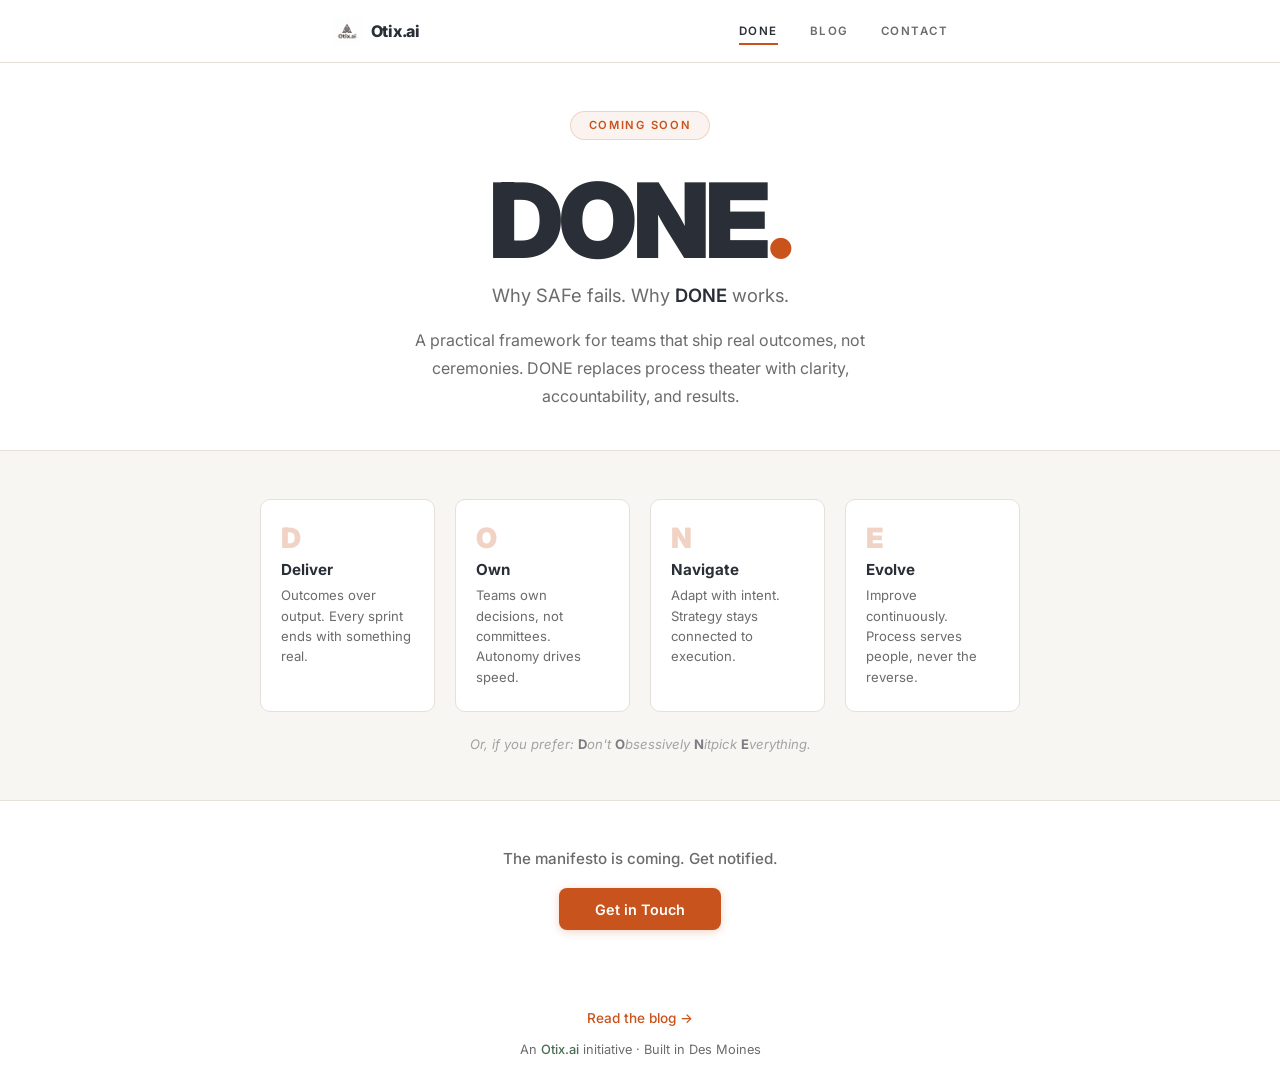
==== index.html @ a3bd9bda "Otix.ai marketing site and blog" ====
<!DOCTYPE html>
<html lang="en">
<head>
  <meta charset="UTF-8">
  <meta name="viewport" content="width=device-width, initial-scale=1.0">
  <title>DONE Framework: A Better Way to Deliver | Otix.ai</title>
  <meta name="description" content="DONE is a practical alternative to SAFe. Ship real outcomes, not ceremonies. Coming soon from Otix.ai.">
  <link rel="canonical" href="https://otix.ai/">

  <meta property="og:site_name" content="Otix.ai">
  <meta property="og:type" content="website">
  <meta property="og:url" content="https://otix.ai/">
  <meta property="og:title" content="DONE Framework: A Better Way to Deliver">
  <meta property="og:description" content="DONE is a practical alternative to SAFe. Ship real outcomes, not ceremonies. Coming soon from Otix.ai.">
  <meta property="og:image" content="https://otix.ai/assets/logo.png">
  <meta name="twitter:card" content="summary_large_image">
  <meta name="twitter:title" content="DONE Framework: A Better Way to Deliver">
  <meta name="twitter:description" content="DONE is a practical alternative to SAFe. Ship real outcomes, not ceremonies. Coming soon from Otix.ai.">
  <meta name="twitter:image" content="https://otix.ai/assets/logo.png">
  <link rel="preconnect" href="https://fonts.googleapis.com">
  <link rel="preconnect" href="https://fonts.gstatic.com" crossorigin>
  <link href="https://fonts.googleapis.com/css2?family=Inter:wght@400;500;600;700;900&display=swap" rel="stylesheet">
  <link rel="stylesheet" href="styles.css">
  <script type="application/ld+json">
  {
    "@context": "https://schema.org",
    "@graph": [
      {
        "@type": "Organization",
        "@id": "https://otix.ai/#organization",
        "name": "Otix.ai",
        "url": "https://otix.ai/",
        "email": "jason@otix.ai",
        "description": "Otix.ai works on practical AI-assisted software delivery — spec-driven workflows, coding agents, and the DONE framework.",
        "logo": {
          "@type": "ImageObject",
          "url": "https://otix.ai/assets/logo.png",
          "width": 1024,
          "height": 1024
        },
        "address": {
          "@type": "PostalAddress",
          "addressLocality": "Des Moines",
          "addressRegion": "IA",
          "addressCountry": "US"
        }
      },
      {
        "@type": "WebSite",
        "@id": "https://otix.ai/#website",
        "url": "https://otix.ai/",
        "name": "Otix.ai",
        "description": "Practical notes on AI-assisted delivery, and the DONE framework.",
        "publisher": {
          "@id": "https://otix.ai/#organization"
        }
      }
    ]
  }
  </script>
</head>
<body>

  <header class="site-header">
    <div class="masthead">
      <a class="brand" href="index.html">
        <img src="assets/logo.png" alt="" class="brand-mark">
        <span class="brand-name">Otix.ai</span>
      </a>
      <nav class="site-nav">
        <a href="index.html" aria-current="page">DONE</a>
        <a href="blog/index.html">Blog</a>
        <a href="mailto:jason@otix.ai">Contact</a>
      </nav>
    </div>
  </header>

  <main>
    <section class="hero">
      <span class="badge">Coming Soon</span>
      <h1>DONE<span class="dot">.</span></h1>
      <p class="tagline">Why SAFe fails. Why <strong>DONE</strong> works.</p>
      <p class="description">
        A practical framework for teams that ship real outcomes, not ceremonies.
        DONE replaces process theater with clarity, accountability, and results.
      </p>
    </section>

    <!-- D.O.N.E. = Don't Obsessively Nitpick Everything -->
    <section class="pillars-section">
      <div class="pillars">
        <div class="pillar">
          <div class="pillar-letter" title="Don't">D</div>
          <h3>Deliver</h3>
          <p>Outcomes over output. Every sprint ends with something real.</p>
        </div>
        <div class="pillar">
          <div class="pillar-letter" title="Obsessively">O</div>
          <h3>Own</h3>
          <p>Teams own decisions, not committees. Autonomy drives speed.</p>
        </div>
        <div class="pillar">
          <div class="pillar-letter" title="Nitpick">N</div>
          <h3>Navigate</h3>
          <p>Adapt with intent. Strategy stays connected to execution.</p>
        </div>
        <div class="pillar">
          <div class="pillar-letter" title="Everything">E</div>
          <h3>Evolve</h3>
          <p>Improve continuously. Process serves people, never the reverse.</p>
        </div>
      </div>
      <p class="aside">Or, if you prefer: <strong>D</strong>on't <strong>O</strong>bsessively <strong>N</strong>itpick <strong>E</strong>verything.</p>
    </section>

    <section class="cta">
      <p class="cta-text">The manifesto is coming. Get notified.</p>
      <a href="mailto:jason@otix.ai?subject=DONE%20Framework%20-%20Keep%20me%20posted" class="button">Get in Touch</a>
    </section>
  </main>

  <footer>
    <div class="blog-link">
      <a href="blog/index.html">Read the blog &rarr;</a>
    </div>
    <p>An <a href="https://otix.ai">Otix.ai</a> initiative &middot; Built in Des Moines</p>
  </footer>

</body>
</html>
---- styles.css ----
/* Forged Earth & Ember — Otix.ai Brand Palette */
:root {
  --iron-ridge: #3A3F3E;
  --rust-orange: #C8531D;
  --rust-hover: #a8431a;
  --dark-navy: #2A2E36;
  --pine-green: #476E55;
  --haze-grey: #6B6B6B;
  --light-warm: #F8F6F3;
  --border-light: #E5E0DA;
  --off-white: #E8E2D9;
}

* {
  margin: 0;
  padding: 0;
  box-sizing: border-box;
}

html {
  scroll-behavior: smooth;
}

body {
  font-family: 'Inter', -apple-system, BlinkMacSystemFont, sans-serif;
  background: #fff;
  color: var(--dark-navy);
  min-height: 100vh;
  display: flex;
  flex-direction: column;
  -webkit-font-smoothing: antialiased;
  -moz-osx-font-smoothing: grayscale;
}

/* Header / masthead */
.site-header {
  position: sticky;
  top: 0;
  z-index: 50;
  background: rgba(255, 255, 255, 0.85);
  backdrop-filter: blur(8px);
  -webkit-backdrop-filter: blur(8px);
  border-bottom: 1px solid var(--border-light);
}

.masthead {
  /* matches the 680px blog content column so the wordmark lines up
     with the text below it */
  max-width: 680px;
  margin: 0 auto;
  padding: 0 2rem;
  height: 62px;
  display: flex;
  align-items: center;
  justify-content: space-between;
  gap: 1rem;
}

.brand {
  display: flex;
  align-items: center;
  gap: 0.55rem;
  text-decoration: none;
  flex-shrink: 0;
}

.brand-mark {
  display: block;
  width: 30px;
  height: 30px;
}

.brand-name {
  font-weight: 800;
  font-size: 1rem;
  letter-spacing: -0.02em;
  color: var(--dark-navy);
}

.site-nav {
  display: flex;
  gap: 2rem;
}

.site-nav a {
  position: relative;
  font-size: 0.72rem;
  font-weight: 600;
  letter-spacing: 0.13em;
  text-transform: uppercase;
  color: var(--haze-grey);
  text-decoration: none;
  padding: 4px 0;
  transition: color 0.18s;
}

.site-nav a:hover {
  color: var(--dark-navy);
}

/* Rust underline: slides in on hover, pinned open on the active page */
.site-nav a::after {
  content: "";
  position: absolute;
  left: 0;
  right: 0;
  bottom: -3px;
  height: 2px;
  background: var(--rust-orange);
  transform: scaleX(0);
  transform-origin: left;
  transition: transform 0.22s ease;
}

.site-nav a:hover::after {
  transform: scaleX(1);
}

.site-nav a[aria-current="page"] {
  color: var(--dark-navy);
}

.site-nav a[aria-current="page"]::after {
  transform: scaleX(1);
}

@media (prefers-reduced-motion: reduce) {
  .site-nav a::after {
    transition: none;
  }
}

/* Hero */
.hero {
  text-align: center;
  padding: 3rem 2rem 2.5rem;
  max-width: 640px;
  margin: 0 auto;
}

.badge {
  display: inline-block;
  font-size: 0.7rem;
  font-weight: 600;
  letter-spacing: 0.15em;
  text-transform: uppercase;
  color: var(--rust-orange);
  background: rgba(200, 83, 29, 0.07);
  border: 1px solid rgba(200, 83, 29, 0.2);
  padding: 0.4rem 1.1rem;
  border-radius: 999px;
  margin-bottom: 1.75rem;
}

h1 {
  font-size: clamp(3.5rem, 10vw, 6.5rem);
  font-weight: 900;
  letter-spacing: -0.04em;
  line-height: 1;
  color: var(--dark-navy);
  margin-bottom: 0.75rem;
}

h1 .dot {
  color: var(--rust-orange);
}

.tagline {
  font-size: 1.15rem;
  font-weight: 400;
  color: var(--haze-grey);
  margin-bottom: 1.25rem;
}

.tagline strong {
  font-weight: 600;
  color: var(--dark-navy);
}

.description {
  font-size: 1rem;
  line-height: 1.75;
  color: var(--haze-grey);
  max-width: 480px;
  margin: 0 auto;
}

/* Pillars */
.pillars-section {
  background: var(--light-warm);
  border-top: 1px solid var(--border-light);
  border-bottom: 1px solid var(--border-light);
  padding: 3rem 2rem;
}

.pillars {
  display: grid;
  grid-template-columns: repeat(4, 1fr);
  gap: 1.25rem;
  max-width: 760px;
  margin: 0 auto;
}

.pillar {
  background: #fff;
  border: 1px solid var(--border-light);
  border-radius: 10px;
  padding: 1.5rem 1.25rem;
  text-align: left;
  transition: border-color 0.2s, box-shadow 0.2s;
}

.pillar:hover {
  border-color: rgba(200, 83, 29, 0.35);
  box-shadow: 0 4px 16px rgba(42, 46, 54, 0.06);
}

.pillar-letter {
  font-size: 1.75rem;
  font-weight: 900;
  color: var(--rust-orange);
  line-height: 1;
  margin-bottom: 0.5rem;
  opacity: 0.25;
}

.pillar h3 {
  font-size: 0.95rem;
  font-weight: 700;
  color: var(--dark-navy);
  margin-bottom: 0.4rem;
}

.pillar p {
  font-size: 0.82rem;
  line-height: 1.55;
  color: var(--haze-grey);
}

.aside {
  text-align: center;
  font-size: 0.82rem;
  color: var(--haze-grey);
  margin-top: 1.5rem;
  font-style: italic;
  opacity: 0.6;
}

.aside strong {
  font-style: normal;
  color: var(--dark-navy);
}

/* CTA */
.cta {
  text-align: center;
  padding: 3rem 2rem;
  max-width: 640px;
  margin: 0 auto;
}

.cta-text {
  font-size: 0.95rem;
  font-weight: 500;
  color: var(--haze-grey);
  margin-bottom: 1.25rem;
}

.button {
  display: inline-block;
  background: var(--rust-orange);
  color: #fff;
  font-weight: 600;
  font-size: 0.9rem;
  padding: 0.8rem 2.25rem;
  border-radius: 8px;
  text-decoration: none;
  box-shadow: 0 2px 8px rgba(200, 83, 29, 0.25);
  transition: background 0.2s, transform 0.15s, box-shadow 0.2s;
}

.button:hover {
  background: var(--rust-hover);
  transform: translateY(-1px);
  box-shadow: 0 4px 14px rgba(200, 83, 29, 0.3);
}

.button:active {
  transform: translateY(0);
  box-shadow: 0 2px 8px rgba(200, 83, 29, 0.2);
}

/* Footer */
footer {
  margin-top: auto;
  text-align: center;
  padding: 2rem;
  font-size: 0.8rem;
  color: var(--haze-grey);
}

.blog-link {
  margin-bottom: 1rem;
}

.blog-link a {
  color: var(--rust-orange);
  text-decoration: none;
  font-weight: 500;
  font-size: 0.85rem;
}

.blog-link a:hover {
  text-decoration: underline;
}

footer a {
  color: var(--pine-green);
  text-decoration: none;
  font-weight: 500;
}

footer a:hover {
  color: var(--rust-orange);
}

/* Responsive */
@media (max-width: 640px) {
  .pillars {
    grid-template-columns: 1fr 1fr;
  }
}

@media (max-width: 560px) {
  .masthead {
    padding: 0 1.25rem;
    height: 56px;
  }

  .site-nav {
    gap: 1.1rem;
  }

  .site-nav a {
    font-size: 0.65rem;
    letter-spacing: 0.1em;
  }
}

@media (max-width: 380px) {
  .hero {
    padding: 2.5rem 1.25rem 2rem;
  }

  .pillars-section {
    padding: 2rem 1.25rem;
  }

  .pillars {
    grid-template-columns: 1fr;
    gap: 1rem;
  }

  h1 {
    font-size: 3rem;
  }
}
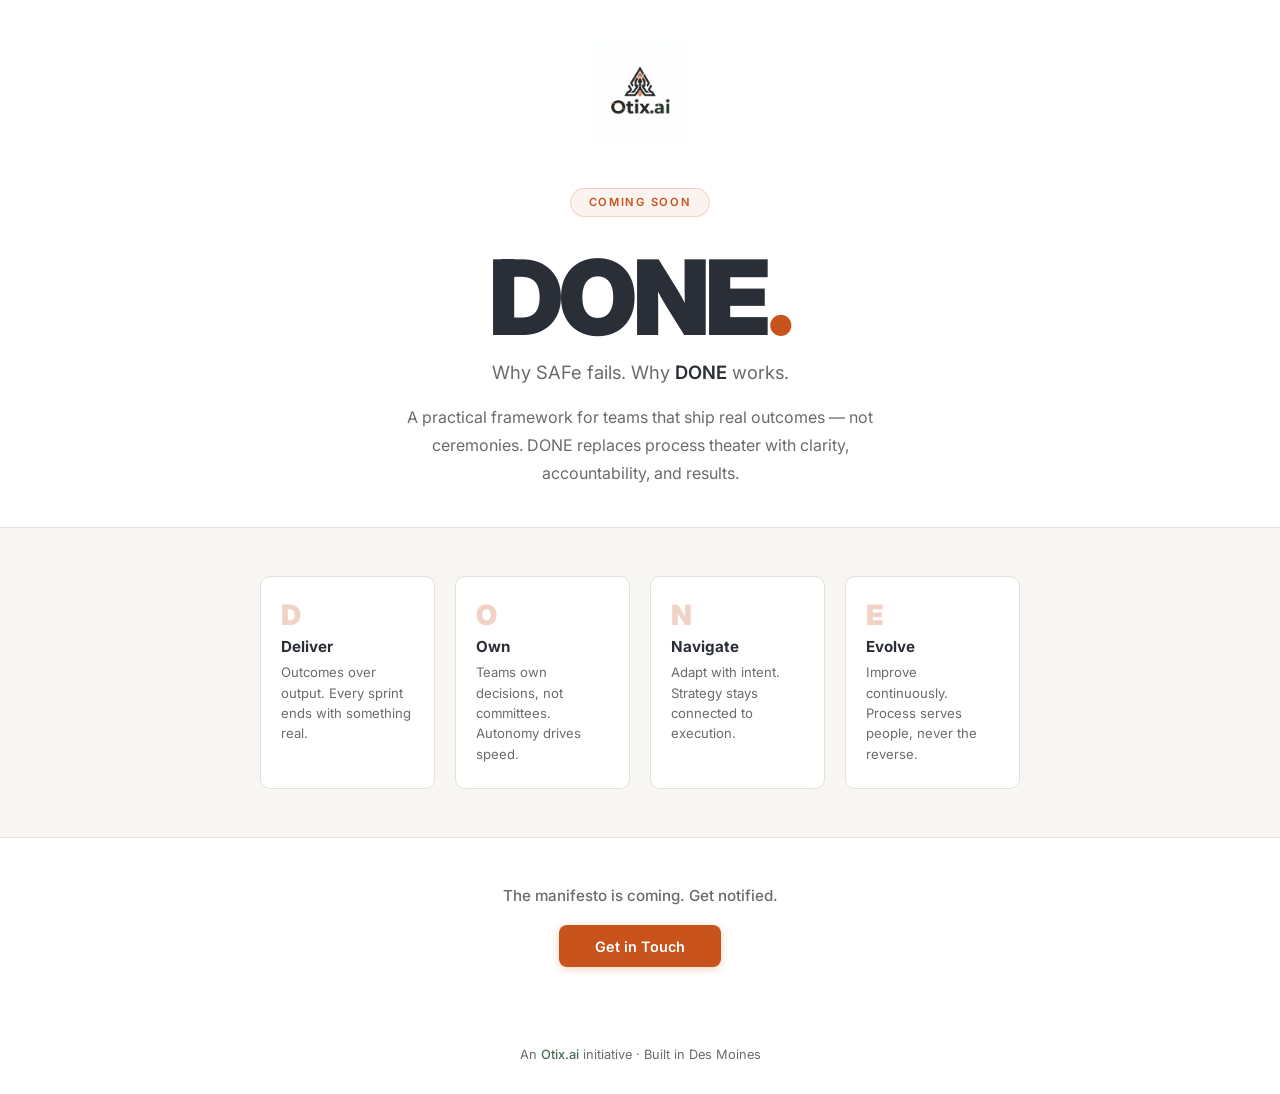
==== commit 1910f63d: "Initial site: DONE framework coming soon page for otix.ai Static landing page with Forged Earth & Em" ====
--- a/index.html
+++ b/index.html
@@ -3,76 +3,17 @@
 <head>
   <meta charset="UTF-8">
   <meta name="viewport" content="width=device-width, initial-scale=1.0">
-  <title>DONE Framework: A Better Way to Deliver | Otix.ai</title>
+  <title>DONE Framework — A Better Way to Deliver | Otix.ai</title>
   <meta name="description" content="DONE is a practical alternative to SAFe. Ship real outcomes, not ceremonies. Coming soon from Otix.ai.">
-  <link rel="canonical" href="https://otix.ai/">
-
-  <meta property="og:site_name" content="Otix.ai">
-  <meta property="og:type" content="website">
-  <meta property="og:url" content="https://otix.ai/">
-  <meta property="og:title" content="DONE Framework: A Better Way to Deliver">
-  <meta property="og:description" content="DONE is a practical alternative to SAFe. Ship real outcomes, not ceremonies. Coming soon from Otix.ai.">
-  <meta property="og:image" content="https://otix.ai/assets/logo.png">
-  <meta name="twitter:card" content="summary_large_image">
-  <meta name="twitter:title" content="DONE Framework: A Better Way to Deliver">
-  <meta name="twitter:description" content="DONE is a practical alternative to SAFe. Ship real outcomes, not ceremonies. Coming soon from Otix.ai.">
-  <meta name="twitter:image" content="https://otix.ai/assets/logo.png">
   <link rel="preconnect" href="https://fonts.googleapis.com">
   <link rel="preconnect" href="https://fonts.gstatic.com" crossorigin>
   <link href="https://fonts.googleapis.com/css2?family=Inter:wght@400;500;600;700;900&display=swap" rel="stylesheet">
   <link rel="stylesheet" href="styles.css">
-  <script type="application/ld+json">
-  {
-    "@context": "https://schema.org",
-    "@graph": [
-      {
-        "@type": "Organization",
-        "@id": "https://otix.ai/#organization",
-        "name": "Otix.ai",
-        "url": "https://otix.ai/",
-        "email": "jason@otix.ai",
-        "description": "Otix.ai works on practical AI-assisted software delivery — spec-driven workflows, coding agents, and the DONE framework.",
-        "logo": {
-          "@type": "ImageObject",
-          "url": "https://otix.ai/assets/logo.png",
-          "width": 1024,
-          "height": 1024
-        },
-        "address": {
-          "@type": "PostalAddress",
-          "addressLocality": "Des Moines",
-          "addressRegion": "IA",
-          "addressCountry": "US"
-        }
-      },
-      {
-        "@type": "WebSite",
-        "@id": "https://otix.ai/#website",
-        "url": "https://otix.ai/",
-        "name": "Otix.ai",
-        "description": "Practical notes on AI-assisted delivery, and the DONE framework.",
-        "publisher": {
-          "@id": "https://otix.ai/#organization"
-        }
-      }
-    ]
-  }
-  </script>
 </head>
 <body>
 
   <header class="site-header">
-    <div class="masthead">
-      <a class="brand" href="index.html">
-        <img src="assets/logo.png" alt="" class="brand-mark">
-        <span class="brand-name">Otix.ai</span>
-      </a>
-      <nav class="site-nav">
-        <a href="index.html" aria-current="page">DONE</a>
-        <a href="blog/index.html">Blog</a>
-        <a href="mailto:jason@otix.ai">Contact</a>
-      </nav>
-    </div>
+    <img src="assets/logo.png" alt="Otix.ai" class="logo">
   </header>
 
   <main>
@@ -81,48 +22,43 @@
       <h1>DONE<span class="dot">.</span></h1>
       <p class="tagline">Why SAFe fails. Why <strong>DONE</strong> works.</p>
       <p class="description">
-        A practical framework for teams that ship real outcomes, not ceremonies.
+        A practical framework for teams that ship real outcomes — not ceremonies.
         DONE replaces process theater with clarity, accountability, and results.
       </p>
     </section>
 
-    <!-- D.O.N.E. = Don't Obsessively Nitpick Everything -->
     <section class="pillars-section">
       <div class="pillars">
         <div class="pillar">
-          <div class="pillar-letter" title="Don't">D</div>
+          <div class="pillar-letter">D</div>
           <h3>Deliver</h3>
           <p>Outcomes over output. Every sprint ends with something real.</p>
         </div>
         <div class="pillar">
-          <div class="pillar-letter" title="Obsessively">O</div>
+          <div class="pillar-letter">O</div>
           <h3>Own</h3>
           <p>Teams own decisions, not committees. Autonomy drives speed.</p>
         </div>
         <div class="pillar">
-          <div class="pillar-letter" title="Nitpick">N</div>
+          <div class="pillar-letter">N</div>
           <h3>Navigate</h3>
           <p>Adapt with intent. Strategy stays connected to execution.</p>
         </div>
         <div class="pillar">
-          <div class="pillar-letter" title="Everything">E</div>
+          <div class="pillar-letter">E</div>
           <h3>Evolve</h3>
           <p>Improve continuously. Process serves people, never the reverse.</p>
         </div>
       </div>
-      <p class="aside">Or, if you prefer: <strong>D</strong>on't <strong>O</strong>bsessively <strong>N</strong>itpick <strong>E</strong>verything.</p>
     </section>
 
     <section class="cta">
       <p class="cta-text">The manifesto is coming. Get notified.</p>
-      <a href="mailto:jason@otix.ai?subject=DONE%20Framework%20-%20Keep%20me%20posted" class="button">Get in Touch</a>
+      <a href="mailto:erik@otix.ai?subject=DONE%20Framework%20—%20Keep%20me%20posted" class="button">Get in Touch</a>
     </section>
   </main>
 
   <footer>
-    <div class="blog-link">
-      <a href="blog/index.html">Read the blog &rarr;</a>
-    </div>
     <p>An <a href="https://otix.ai">Otix.ai</a> initiative &middot; Built in Des Moines</p>
   </footer>
 
--- a/styles.css
+++ b/styles.css
@@ -5,10 +5,12 @@
   --rust-hover: #a8431a;
   --dark-navy: #2A2E36;
   --pine-green: #476E55;
+  --wood-grey: #4A3F36;
   --haze-grey: #6B6B6B;
   --light-warm: #F8F6F3;
   --border-light: #E5E0DA;
   --off-white: #E8E2D9;
+  --warm-white: #F5F0EA;
 }
 
 * {
@@ -32,102 +34,17 @@
   -moz-osx-font-smoothing: grayscale;
 }
 
-/* Header / masthead */
+/* Header */
 .site-header {
-  position: sticky;
-  top: 0;
-  z-index: 50;
-  background: rgba(255, 255, 255, 0.85);
-  backdrop-filter: blur(8px);
-  -webkit-backdrop-filter: blur(8px);
-  border-bottom: 1px solid var(--border-light);
-}
-
-.masthead {
-  /* matches the 680px blog content column so the wordmark lines up
-     with the text below it */
-  max-width: 680px;
-  margin: 0 auto;
-  padding: 0 2rem;
-  height: 62px;
-  display: flex;
-  align-items: center;
-  justify-content: space-between;
-  gap: 1rem;
-}
-
-.brand {
-  display: flex;
-  align-items: center;
-  gap: 0.55rem;
-  text-decoration: none;
-  flex-shrink: 0;
-}
-
-.brand-mark {
+  padding: 2.5rem 2rem 0;
+  text-align: center;
+}
+
+.logo {
   display: block;
-  width: 30px;
-  height: 30px;
-}
-
-.brand-name {
-  font-weight: 800;
-  font-size: 1rem;
-  letter-spacing: -0.02em;
-  color: var(--dark-navy);
-}
-
-.site-nav {
-  display: flex;
-  gap: 2rem;
-}
-
-.site-nav a {
-  position: relative;
-  font-size: 0.72rem;
-  font-weight: 600;
-  letter-spacing: 0.13em;
-  text-transform: uppercase;
-  color: var(--haze-grey);
-  text-decoration: none;
-  padding: 4px 0;
-  transition: color 0.18s;
-}
-
-.site-nav a:hover {
-  color: var(--dark-navy);
-}
-
-/* Rust underline: slides in on hover, pinned open on the active page */
-.site-nav a::after {
-  content: "";
-  position: absolute;
-  left: 0;
-  right: 0;
-  bottom: -3px;
-  height: 2px;
-  background: var(--rust-orange);
-  transform: scaleX(0);
-  transform-origin: left;
-  transition: transform 0.22s ease;
-}
-
-.site-nav a:hover::after {
-  transform: scaleX(1);
-}
-
-.site-nav a[aria-current="page"] {
-  color: var(--dark-navy);
-}
-
-.site-nav a[aria-current="page"]::after {
-  transform: scaleX(1);
-}
-
-@media (prefers-reduced-motion: reduce) {
-  .site-nav a::after {
-    transition: none;
-  }
+  width: 100px;
+  height: auto;
+  margin: 0 auto;
 }
 
 /* Hero */
@@ -235,20 +152,6 @@
   font-size: 0.82rem;
   line-height: 1.55;
   color: var(--haze-grey);
-}
-
-.aside {
-  text-align: center;
-  font-size: 0.82rem;
-  color: var(--haze-grey);
-  margin-top: 1.5rem;
-  font-style: italic;
-  opacity: 0.6;
-}
-
-.aside strong {
-  font-style: normal;
-  color: var(--dark-navy);
 }
 
 /* CTA */
@@ -299,21 +202,6 @@
   color: var(--haze-grey);
 }
 
-.blog-link {
-  margin-bottom: 1rem;
-}
-
-.blog-link a {
-  color: var(--rust-orange);
-  text-decoration: none;
-  font-weight: 500;
-  font-size: 0.85rem;
-}
-
-.blog-link a:hover {
-  text-decoration: underline;
-}
-
 footer a {
   color: var(--pine-green);
   text-decoration: none;
@@ -331,22 +219,6 @@
   }
 }
 
-@media (max-width: 560px) {
-  .masthead {
-    padding: 0 1.25rem;
-    height: 56px;
-  }
-
-  .site-nav {
-    gap: 1.1rem;
-  }
-
-  .site-nav a {
-    font-size: 0.65rem;
-    letter-spacing: 0.1em;
-  }
-}
-
 @media (max-width: 380px) {
   .hero {
     padding: 2.5rem 1.25rem 2rem;
@@ -364,4 +236,8 @@
   h1 {
     font-size: 3rem;
   }
-}
+
+  .logo {
+    width: 80px;
+  }
+}
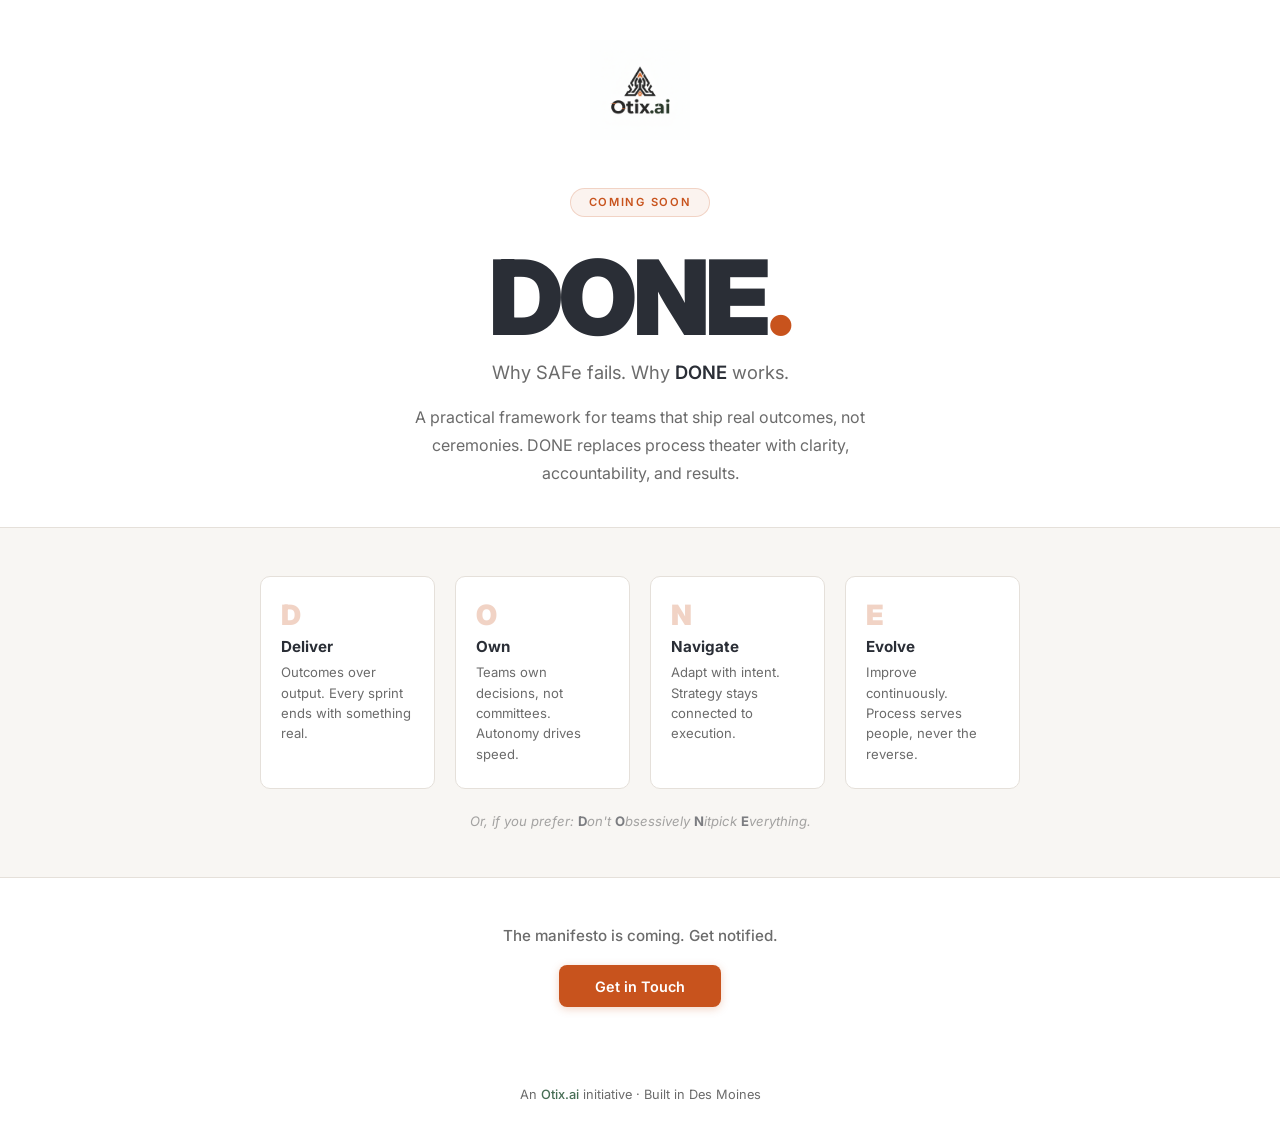
==== commit b4e88926: "Add the real DONE: Don't Obsessively Nitpick Everything Subtle aside below the pillars for the grey " ====
--- a/index.html
+++ b/index.html
@@ -3,7 +3,7 @@
 <head>
   <meta charset="UTF-8">
   <meta name="viewport" content="width=device-width, initial-scale=1.0">
-  <title>DONE Framework — A Better Way to Deliver | Otix.ai</title>
+  <title>DONE Framework: A Better Way to Deliver | Otix.ai</title>
   <meta name="description" content="DONE is a practical alternative to SAFe. Ship real outcomes, not ceremonies. Coming soon from Otix.ai.">
   <link rel="preconnect" href="https://fonts.googleapis.com">
   <link rel="preconnect" href="https://fonts.gstatic.com" crossorigin>
@@ -22,39 +22,41 @@
       <h1>DONE<span class="dot">.</span></h1>
       <p class="tagline">Why SAFe fails. Why <strong>DONE</strong> works.</p>
       <p class="description">
-        A practical framework for teams that ship real outcomes — not ceremonies.
+        A practical framework for teams that ship real outcomes, not ceremonies.
         DONE replaces process theater with clarity, accountability, and results.
       </p>
     </section>
 
+    <!-- D.O.N.E. = Don't Obsessively Nitpick Everything -->
     <section class="pillars-section">
       <div class="pillars">
         <div class="pillar">
-          <div class="pillar-letter">D</div>
+          <div class="pillar-letter" title="Don't">D</div>
           <h3>Deliver</h3>
           <p>Outcomes over output. Every sprint ends with something real.</p>
         </div>
         <div class="pillar">
-          <div class="pillar-letter">O</div>
+          <div class="pillar-letter" title="Obsessively">O</div>
           <h3>Own</h3>
           <p>Teams own decisions, not committees. Autonomy drives speed.</p>
         </div>
         <div class="pillar">
-          <div class="pillar-letter">N</div>
+          <div class="pillar-letter" title="Nitpick">N</div>
           <h3>Navigate</h3>
           <p>Adapt with intent. Strategy stays connected to execution.</p>
         </div>
         <div class="pillar">
-          <div class="pillar-letter">E</div>
+          <div class="pillar-letter" title="Everything">E</div>
           <h3>Evolve</h3>
           <p>Improve continuously. Process serves people, never the reverse.</p>
         </div>
       </div>
+      <p class="aside">Or, if you prefer: <strong>D</strong>on't <strong>O</strong>bsessively <strong>N</strong>itpick <strong>E</strong>verything.</p>
     </section>
 
     <section class="cta">
       <p class="cta-text">The manifesto is coming. Get notified.</p>
-      <a href="mailto:erik@otix.ai?subject=DONE%20Framework%20—%20Keep%20me%20posted" class="button">Get in Touch</a>
+      <a href="mailto:erik@otix.ai?subject=DONE%20Framework%20-%20Keep%20me%20posted" class="button">Get in Touch</a>
     </section>
   </main>
 
--- a/styles.css
+++ b/styles.css
@@ -154,6 +154,20 @@
   color: var(--haze-grey);
 }
 
+.aside {
+  text-align: center;
+  font-size: 0.82rem;
+  color: var(--haze-grey);
+  margin-top: 1.5rem;
+  font-style: italic;
+  opacity: 0.6;
+}
+
+.aside strong {
+  font-style: normal;
+  color: var(--dark-navy);
+}
+
 /* CTA */
 .cta {
   text-align: center;
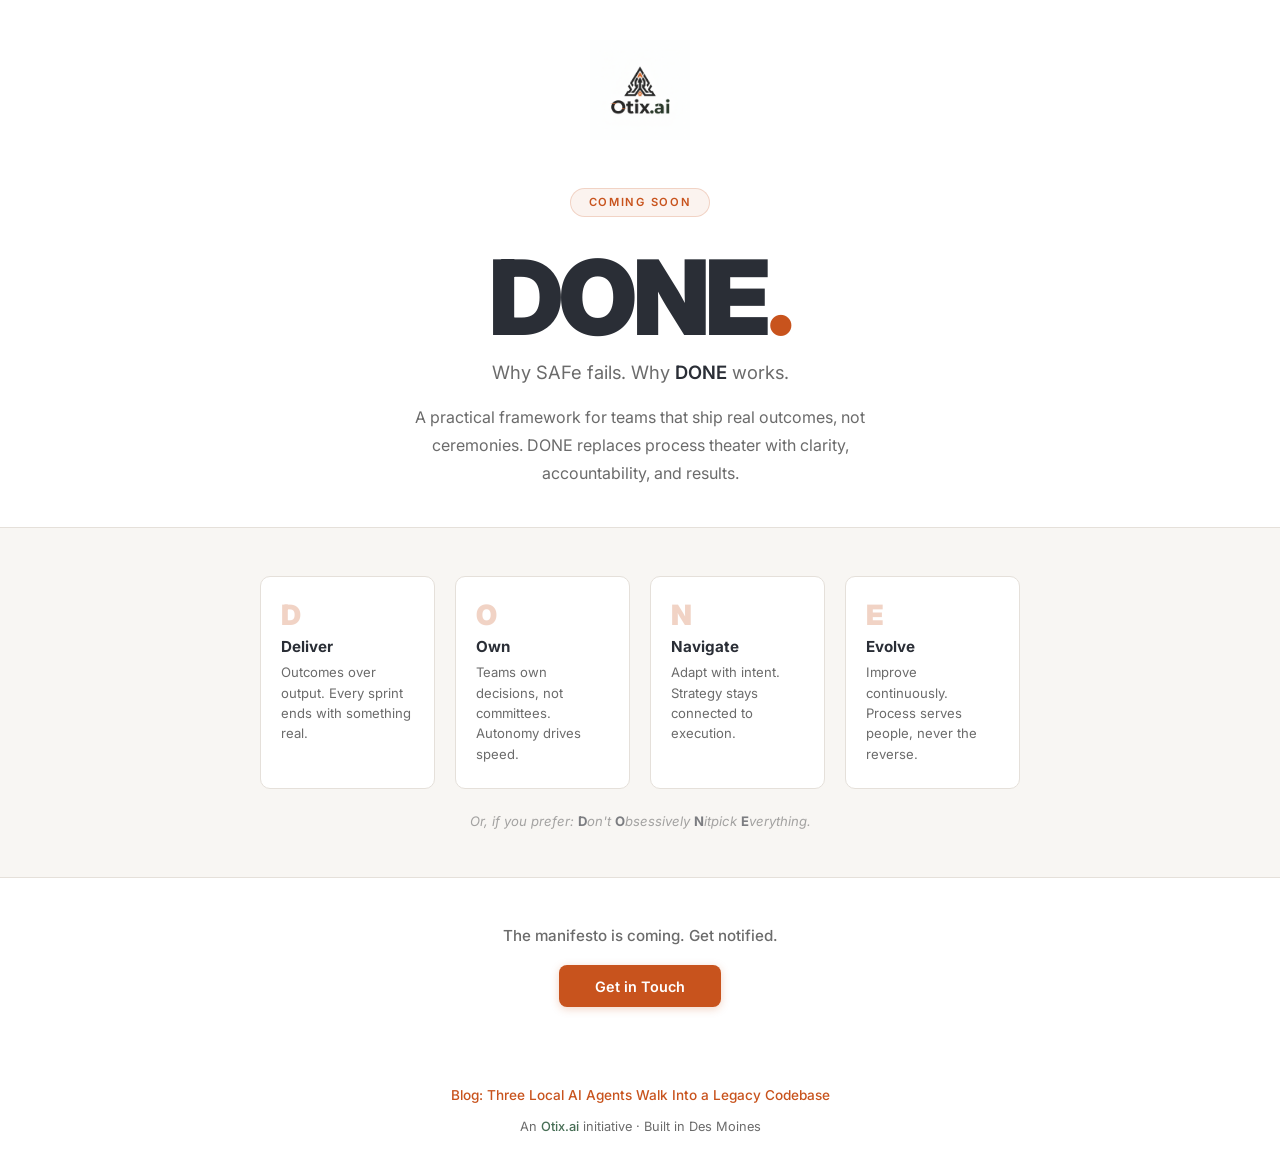
==== commit b977b64f: "Add first blog post: Three Local AI Agents Walk Into a Legacy Codebase Co-Authored-By: Claude Opus 4" ====
--- a/index.html
+++ b/index.html
@@ -61,6 +61,9 @@
   </main>
 
   <footer>
+    <div class="blog-link">
+      <a href="blog/local-llm-agents.html">Blog: Three Local AI Agents Walk Into a Legacy Codebase</a>
+    </div>
     <p>An <a href="https://otix.ai">Otix.ai</a> initiative &middot; Built in Des Moines</p>
   </footer>
 
--- a/styles.css
+++ b/styles.css
@@ -216,6 +216,21 @@
   color: var(--haze-grey);
 }
 
+.blog-link {
+  margin-bottom: 1rem;
+}
+
+.blog-link a {
+  color: var(--rust-orange);
+  text-decoration: none;
+  font-weight: 500;
+  font-size: 0.85rem;
+}
+
+.blog-link a:hover {
+  text-decoration: underline;
+}
+
 footer a {
   color: var(--pine-green);
   text-decoration: none;
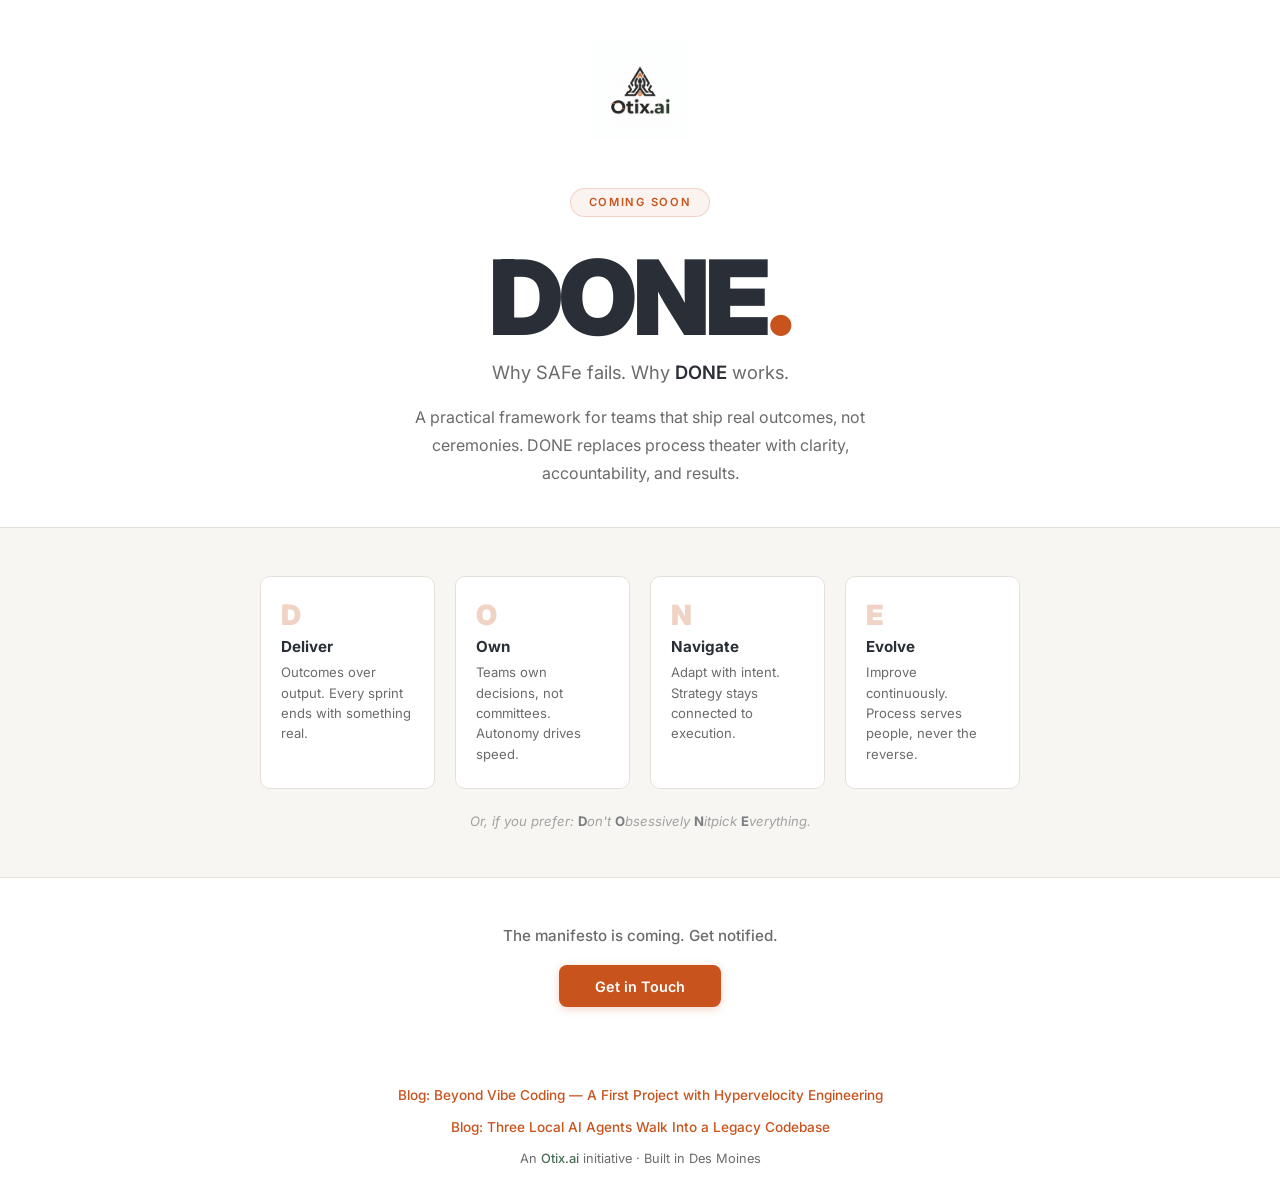
==== commit 6bd70996: "Add blog post: Beyond Vibe Coding — Hypervelocity Engineering Walkthrough of Microsoft's HVE Core an" ====
--- a/index.html
+++ b/index.html
@@ -62,6 +62,9 @@
 
   <footer>
     <div class="blog-link">
+      <a href="blog/beyond-vibe-coding-hve.html">Blog: Beyond Vibe Coding &mdash; A First Project with Hypervelocity Engineering</a>
+    </div>
+    <div class="blog-link">
       <a href="blog/local-llm-agents.html">Blog: Three Local AI Agents Walk Into a Legacy Codebase</a>
     </div>
     <p>An <a href="https://otix.ai">Otix.ai</a> initiative &middot; Built in Des Moines</p>
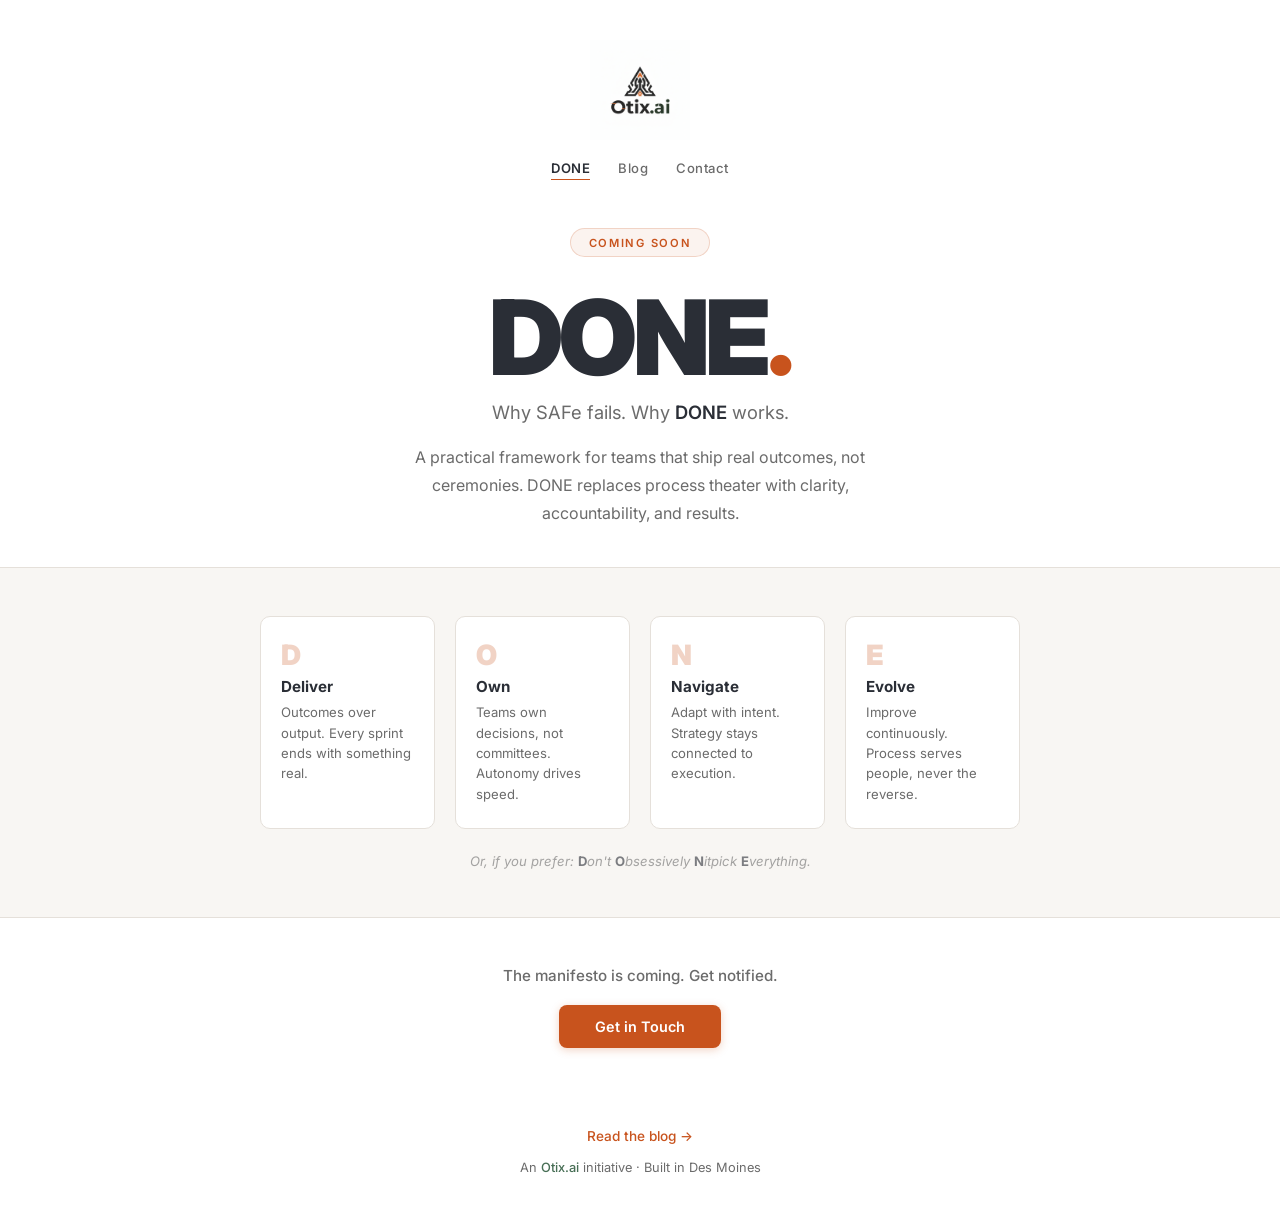
==== commit 83ff6776: "Restructure site for a growing blog Adds the structure needed to manage more than a couple of posts," ====
--- a/index.html
+++ b/index.html
@@ -14,6 +14,11 @@
 
   <header class="site-header">
     <img src="assets/logo.png" alt="Otix.ai" class="logo">
+    <nav class="site-nav">
+      <a href="index.html" aria-current="page">DONE</a>
+      <a href="blog/index.html">Blog</a>
+      <a href="mailto:erik@otix.ai">Contact</a>
+    </nav>
   </header>
 
   <main>
@@ -62,10 +67,7 @@
 
   <footer>
     <div class="blog-link">
-      <a href="blog/beyond-vibe-coding-hve.html">Blog: Beyond Vibe Coding &mdash; A First Project with Hypervelocity Engineering</a>
-    </div>
-    <div class="blog-link">
-      <a href="blog/local-llm-agents.html">Blog: Three Local AI Agents Walk Into a Legacy Codebase</a>
+      <a href="blog/index.html">Read the blog &rarr;</a>
     </div>
     <p>An <a href="https://otix.ai">Otix.ai</a> initiative &middot; Built in Des Moines</p>
   </footer>
--- a/styles.css
+++ b/styles.css
@@ -47,6 +47,34 @@
   margin: 0 auto;
 }
 
+.site-nav {
+  margin-top: 1.25rem;
+  display: flex;
+  justify-content: center;
+  gap: 1.75rem;
+}
+
+.site-nav a {
+  font-size: 0.82rem;
+  font-weight: 500;
+  letter-spacing: 0.04em;
+  color: var(--haze-grey);
+  text-decoration: none;
+  padding-bottom: 0.2rem;
+  border-bottom: 1px solid transparent;
+  transition: color 0.2s, border-color 0.2s;
+}
+
+.site-nav a:hover {
+  color: var(--rust-orange);
+}
+
+.site-nav a[aria-current="page"] {
+  color: var(--dark-navy);
+  font-weight: 600;
+  border-bottom-color: var(--rust-orange);
+}
+
 /* Hero */
 .hero {
   text-align: center;
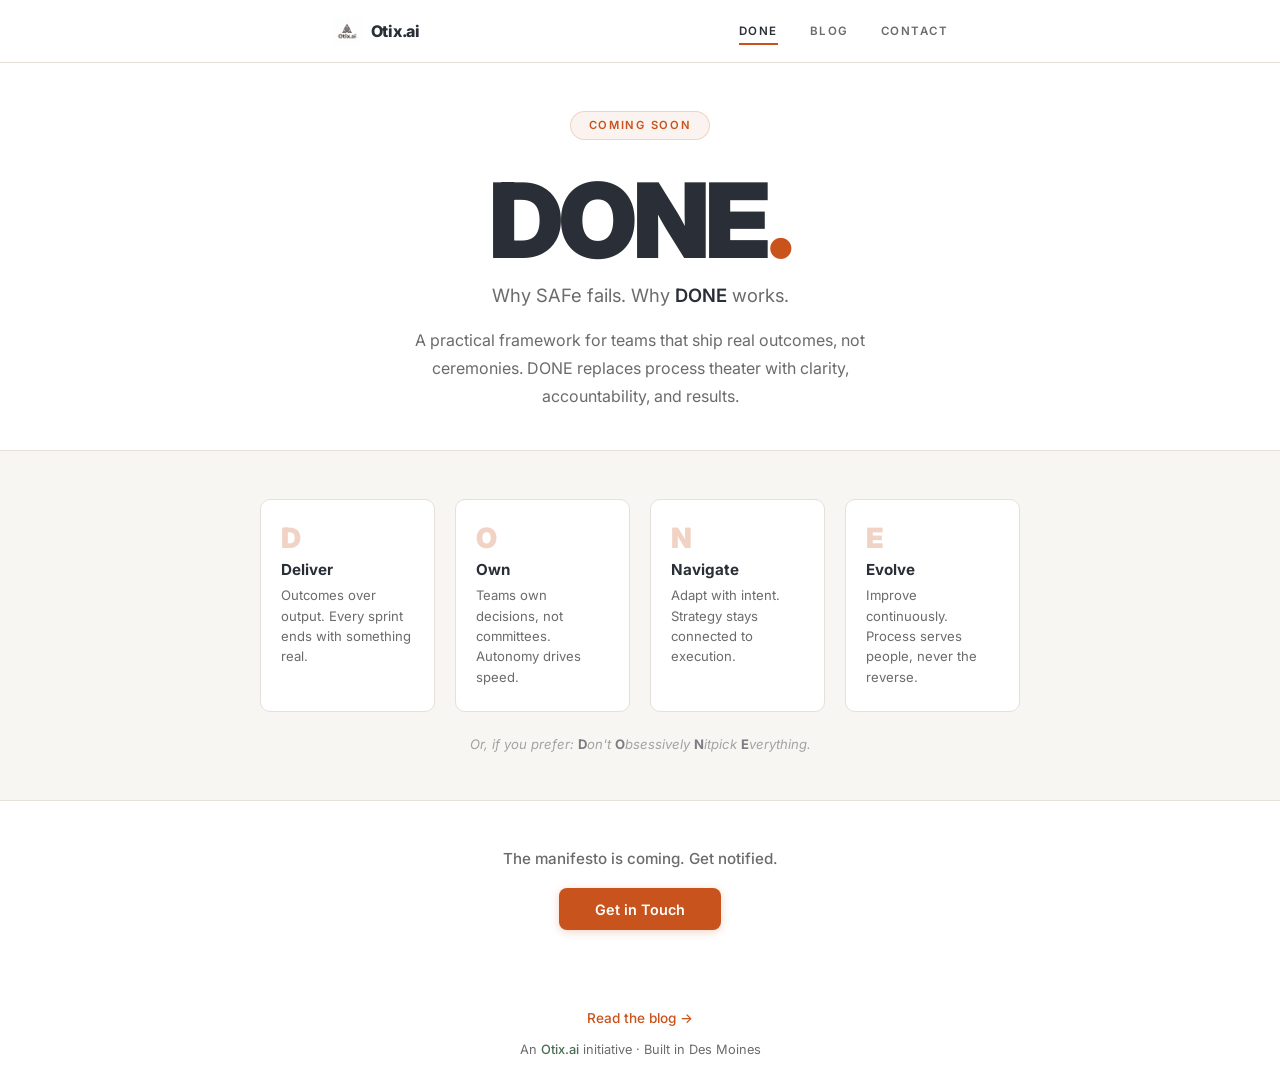
==== commit 2417cf1a: "Replace nav with a masthead and add SEO foundation Nav: logo-left / nav-right masthead, sticky with " ====
--- a/index.html
+++ b/index.html
@@ -5,20 +5,74 @@
   <meta name="viewport" content="width=device-width, initial-scale=1.0">
   <title>DONE Framework: A Better Way to Deliver | Otix.ai</title>
   <meta name="description" content="DONE is a practical alternative to SAFe. Ship real outcomes, not ceremonies. Coming soon from Otix.ai.">
+  <link rel="canonical" href="https://otix.ai/">
+
+  <meta property="og:site_name" content="Otix.ai">
+  <meta property="og:type" content="website">
+  <meta property="og:url" content="https://otix.ai/">
+  <meta property="og:title" content="DONE Framework: A Better Way to Deliver">
+  <meta property="og:description" content="DONE is a practical alternative to SAFe. Ship real outcomes, not ceremonies. Coming soon from Otix.ai.">
+  <meta property="og:image" content="https://otix.ai/assets/logo.png">
+  <meta name="twitter:card" content="summary_large_image">
+  <meta name="twitter:title" content="DONE Framework: A Better Way to Deliver">
+  <meta name="twitter:description" content="DONE is a practical alternative to SAFe. Ship real outcomes, not ceremonies. Coming soon from Otix.ai.">
+  <meta name="twitter:image" content="https://otix.ai/assets/logo.png">
   <link rel="preconnect" href="https://fonts.googleapis.com">
   <link rel="preconnect" href="https://fonts.gstatic.com" crossorigin>
   <link href="https://fonts.googleapis.com/css2?family=Inter:wght@400;500;600;700;900&display=swap" rel="stylesheet">
   <link rel="stylesheet" href="styles.css">
+  <script type="application/ld+json">
+  {
+    "@context": "https://schema.org",
+    "@graph": [
+      {
+        "@type": "Organization",
+        "@id": "https://otix.ai/#organization",
+        "name": "Otix.ai",
+        "url": "https://otix.ai/",
+        "email": "erik@otix.ai",
+        "description": "Otix.ai works on practical AI-assisted software delivery — spec-driven workflows, coding agents, and the DONE framework.",
+        "logo": {
+          "@type": "ImageObject",
+          "url": "https://otix.ai/assets/logo.png",
+          "width": 1024,
+          "height": 1024
+        },
+        "address": {
+          "@type": "PostalAddress",
+          "addressLocality": "Des Moines",
+          "addressRegion": "IA",
+          "addressCountry": "US"
+        }
+      },
+      {
+        "@type": "WebSite",
+        "@id": "https://otix.ai/#website",
+        "url": "https://otix.ai/",
+        "name": "Otix.ai",
+        "description": "Practical notes on AI-assisted delivery, and the DONE framework.",
+        "publisher": {
+          "@id": "https://otix.ai/#organization"
+        }
+      }
+    ]
+  }
+  </script>
 </head>
 <body>
 
   <header class="site-header">
-    <img src="assets/logo.png" alt="Otix.ai" class="logo">
-    <nav class="site-nav">
-      <a href="index.html" aria-current="page">DONE</a>
-      <a href="blog/index.html">Blog</a>
-      <a href="mailto:erik@otix.ai">Contact</a>
-    </nav>
+    <div class="masthead">
+      <a class="brand" href="index.html">
+        <img src="assets/logo.png" alt="" class="brand-mark">
+        <span class="brand-name">Otix.ai</span>
+      </a>
+      <nav class="site-nav">
+        <a href="index.html" aria-current="page">DONE</a>
+        <a href="blog/index.html">Blog</a>
+        <a href="mailto:erik@otix.ai">Contact</a>
+      </nav>
+    </div>
   </header>
 
   <main>
--- a/styles.css
+++ b/styles.css
@@ -34,45 +34,102 @@
   -moz-osx-font-smoothing: grayscale;
 }
 
-/* Header */
+/* Header / masthead */
 .site-header {
-  padding: 2.5rem 2rem 0;
-  text-align: center;
-}
-
-.logo {
+  position: sticky;
+  top: 0;
+  z-index: 50;
+  background: rgba(255, 255, 255, 0.85);
+  backdrop-filter: blur(8px);
+  -webkit-backdrop-filter: blur(8px);
+  border-bottom: 1px solid var(--border-light);
+}
+
+.masthead {
+  /* matches the 680px blog content column so the wordmark lines up
+     with the text below it */
+  max-width: 680px;
+  margin: 0 auto;
+  padding: 0 2rem;
+  height: 62px;
+  display: flex;
+  align-items: center;
+  justify-content: space-between;
+  gap: 1rem;
+}
+
+.brand {
+  display: flex;
+  align-items: center;
+  gap: 0.55rem;
+  text-decoration: none;
+  flex-shrink: 0;
+}
+
+.brand-mark {
   display: block;
-  width: 100px;
-  height: auto;
-  margin: 0 auto;
+  width: 30px;
+  height: 30px;
+}
+
+.brand-name {
+  font-weight: 800;
+  font-size: 1rem;
+  letter-spacing: -0.02em;
+  color: var(--dark-navy);
 }
 
 .site-nav {
-  margin-top: 1.25rem;
   display: flex;
-  justify-content: center;
-  gap: 1.75rem;
+  gap: 2rem;
 }
 
 .site-nav a {
-  font-size: 0.82rem;
-  font-weight: 500;
-  letter-spacing: 0.04em;
-  color: var(--haze-grey);
-  text-decoration: none;
-  padding-bottom: 0.2rem;
-  border-bottom: 1px solid transparent;
-  transition: color 0.2s, border-color 0.2s;
+  position: relative;
+  font-size: 0.72rem;
+  font-weight: 600;
+  letter-spacing: 0.13em;
+  text-transform: uppercase;
+  color: var(--haze-grey);
+  text-decoration: none;
+  padding: 4px 0;
+  transition: color 0.18s;
 }
 
 .site-nav a:hover {
-  color: var(--rust-orange);
+  color: var(--dark-navy);
+}
+
+/* Rust underline: slides in on hover, pinned open on the active page */
+.site-nav a::after {
+  content: "";
+  position: absolute;
+  left: 0;
+  right: 0;
+  bottom: -3px;
+  height: 2px;
+  background: var(--rust-orange);
+  transform: scaleX(0);
+  transform-origin: left;
+  transition: transform 0.22s ease;
+}
+
+.site-nav a:hover::after {
+  transform: scaleX(1);
 }
 
 .site-nav a[aria-current="page"] {
   color: var(--dark-navy);
-  font-weight: 600;
-  border-bottom-color: var(--rust-orange);
+}
+
+.site-nav a[aria-current="page"]::after {
+  transform: scaleX(1);
+}
+
+@media (prefers-reduced-motion: reduce) {
+  .site-nav a::after {
+    transition: none;
+  }
 }
 
 /* Hero */
@@ -276,6 +333,22 @@
   }
 }
 
+@media (max-width: 560px) {
+  .masthead {
+    padding: 0 1.25rem;
+    height: 56px;
+  }
+
+  .site-nav {
+    gap: 1.1rem;
+  }
+
+  .site-nav a {
+    font-size: 0.65rem;
+    letter-spacing: 0.1em;
+  }
+}
+
 @media (max-width: 380px) {
   .hero {
     padding: 2.5rem 1.25rem 2rem;
@@ -293,8 +366,4 @@
   h1 {
     font-size: 3rem;
   }
-
-  .logo {
-    width: 80px;
-  }
-}
+}
